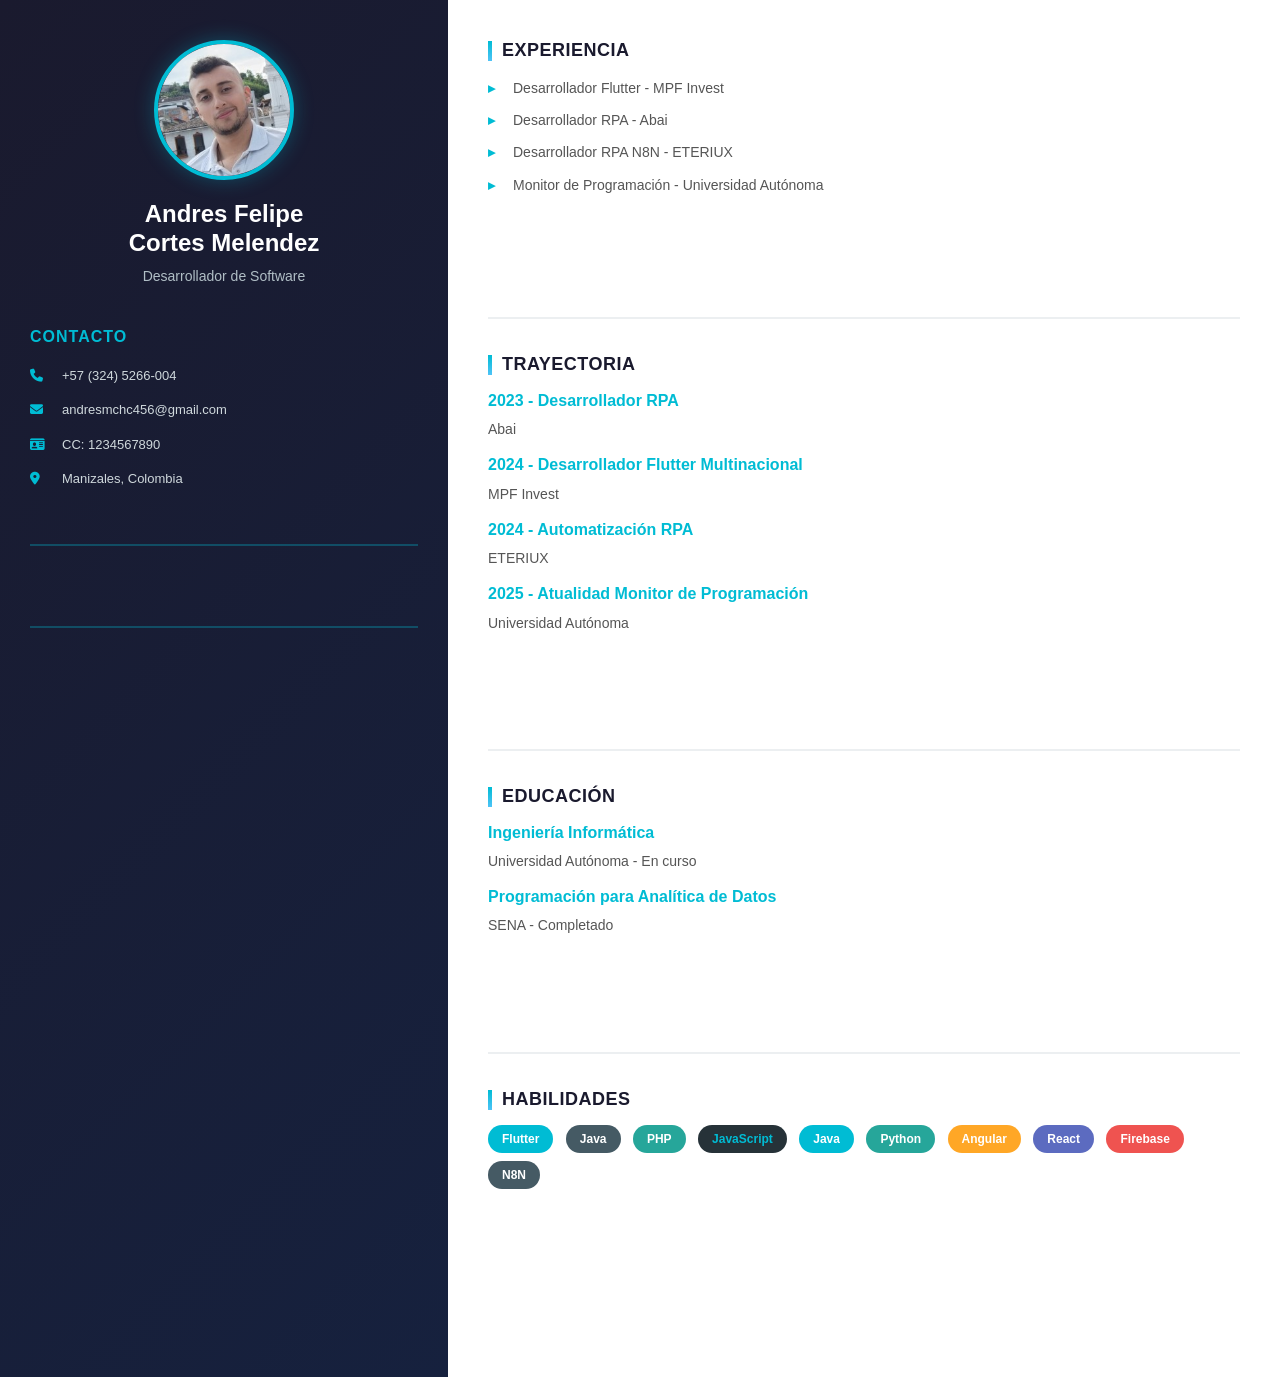
==== index.html @ b4bfabbc "first commit" ====
<!DOCTYPE html>
<html lang="es">
<head>
    <meta charset="UTF-8">
    <meta name="viewport" content="width=device-width, initial-scale=1.0">
    <title>Andres Felipe Cortes - Desarrollador de Software</title>

    <!-- Bootstrap -->
    <link href="https://cdn.jsdelivr.net/npm/bootstrap@5.3.3/dist/css/bootstrap.min.css" rel="stylesheet">
    <!-- Font Awesome para iconos -->
    <link rel="stylesheet" href="https://cdnjs.cloudflare.com/ajax/libs/font-awesome/6.4.0/css/all.min.css">
    <!-- CSS -->
    <link href="css/style.css" rel="stylesheet">

</head>
<body>
    <div class="cv-container">
        <!-- Panel Izquierdo (Dark) -->
        <div class="cv-sidebar">
            <div id="perfil"></div>
            <div id="contacto" class="contact-section"></div>
        </div>
        
        <!-- Panel Derecho (Contenido) -->
        <div class="cv-content">
            <div id="experiencia" class="section"></div>
            <div id="trayectoria" class="section"></div>
            <div id="educacion" class="section"></div>
            <div id="habilidades" class="section"></div>
        </div>
    </div>

    <!-- JS -->
    <script src="js/loader.js"></script>
    <script src="js/main.js"></script>
</body>
</html>
---- css/style.css ----
* {
    margin: 0;
    padding: 0;
    box-sizing: border-box;
}

body {
    background-color: #f5f6fa;
    font-family: 'Segoe UI', Tahoma, Geneva, Verdana, sans-serif;
    color: #333;
}

/* Layout Principal */
.cv-container {
    display: grid;
    grid-template-columns: 35% 65%;
    min-height: 100vh;
}

/* Sidebar Izquierdo (Dark) */
.cv-sidebar {
    background: linear-gradient(135deg, #1a1a2e 0%, #16213e 100%);
    color: white;
    padding: 40px 30px;
    box-shadow: 2px 0 15px rgba(0, 0, 0, 0.3);
    overflow-y: auto;
}

/* Panel Derecho (Contenido) */
.cv-content {
    background-color: #ffffff;
    padding: 40px;
    overflow-y: auto;
}

/* ============ PERFIL ============ */
.perfil-card {
    text-align: center;
    margin-bottom: 40px;
}

.perfil-card img {
    width: 140px;
    height: 140px;
    border-radius: 50%;
    border: 4px solid #00BCD4;
    object-fit: cover;
    margin-bottom: 20px;
    box-shadow: 0 0 20px rgba(0, 188, 212, 0.3);
}

.perfil-card h2 {
    font-size: 24px;
    font-weight: 700;
    margin-bottom: 8px;
    color: white;
}

.perfil-card p {
    font-size: 14px;
    color: #b0bec5;
    margin: 5px 0;
}

/* ============ CONTACTO ============ */
.contact-section {
    margin-bottom: 40px;
    padding-bottom: 40px;
    border-bottom: 2px solid rgba(0, 188, 212, 0.3);
}

.contact-title {
    font-size: 16px;
    font-weight: 700;
    color: #00BCD4;
    margin-bottom: 20px;
    text-transform: uppercase;
    letter-spacing: 1px;
}

.contact-item {
    display: flex;
    align-items: flex-start;
    margin-bottom: 15px;
    font-size: 13px;
    color: #cfd8dc;
}

.contact-item i {
    width: 20px;
    color: #00BCD4;
    margin-right: 12px;
    flex-shrink: 0;
    margin-top: 3px;
}

.contact-item .contact-text {
    word-break: break-word;
}

/* ============ REFERENCIAS ============ */
.referencias-section {
    margin-top: 0;
}

.ref-title {
    font-size: 16px;
    font-weight: 700;
    color: #00BCD4;
    margin-bottom: 20px;
    text-transform: uppercase;
    letter-spacing: 1px;
}

.ref-group {
    margin-bottom: 25px;
}

.ref-company {
    font-size: 14px;
    font-weight: 600;
    color: white;
    margin-bottom: 8px;
}

.ref-person {
    font-size: 12px;
    color: #b0bec5;
    margin-bottom: 4px;
}

.ref-phone {
    font-size: 12px;
    color: #90caf9;
}

/* ============ SECCIONES DE CONTENIDO ============ */
.section {
    margin-bottom: 35px;
    padding-bottom: 35px;
    border-bottom: 2px solid #eceff1;
}

.section:last-child {
    border-bottom: none;
}

.section h3 {
    font-size: 18px;
    font-weight: 700;
    color: #1a1a2e;
    margin-bottom: 15px;
    text-transform: uppercase;
    letter-spacing: 0.5px;
    display: flex;
    align-items: center;
}

.section h3:before {
    content: '';
    display: inline-block;
    width: 4px;
    height: 20px;
    background: linear-gradient(to bottom, #00BCD4, #4FC3F7);
    margin-right: 10px;
}

.section h4 {
    font-size: 16px;
    font-weight: 600;
    color: #00BCD4;
    margin-top: 15px;
    margin-bottom: 8px;
}

.section p {
    font-size: 14px;
    color: #555;
    line-height: 1.6;
    margin-bottom: 10px;
}

.section ul {
    list-style: none;
    padding-left: 0;
}

.section ul li {
    font-size: 14px;
    color: #555;
    margin-bottom: 10px;
    padding-left: 25px;
    position: relative;
    line-height: 1.6;
}

.section ul li:before {
    content: '▸';
    position: absolute;
    left: 0;
    color: #00BCD4;
    font-weight: bold;
}

/* ============ BADGES (Habilidades) ============ */
.badge {
    padding: 8px 14px;
    border-radius: 20px;
    font-size: 12px;
    font-weight: 600;
    margin-right: 8px;
    margin-bottom: 8px;
    display: inline-block;
}

.badge-primary {
    background-color: #00BCD4;
    color: white;
}

.badge-secondary {
    background-color: #455a64;
    color: white;
}

.badge-success {
    background-color: #26a69a;
    color: white;
}

.badge-dark {
    background-color: #263238;
    color: #00BCD4;
}

.badge-warning {
    background-color: #ffa726;
    color: white;
}

.badge-info {
    background-color: #5c6bc0;
    color: white;
}

.badge-danger {
    background-color: #ef5350;
    color: white;
}

/* ============ RESPONSIVE ============ */
@media (max-width: 1024px) {
    .cv-container {
        grid-template-columns: 40% 60%;
    }
    
    .cv-sidebar {
        padding: 30px 20px;
    }
    
    .cv-content {
        padding: 30px;
    }
}

@media (max-width: 768px) {
    .cv-container {
        grid-template-columns: 1fr;
    }
    
    .cv-sidebar {
        min-height: auto;
        padding: 30px 20px;
        box-shadow: none;
        border-bottom: 3px solid #00BCD4;
    }
    
    .cv-content {
        padding: 20px;
    }
}

/* Scrollbar personalizada */
.cv-sidebar::-webkit-scrollbar,
.cv-content::-webkit-scrollbar {
    width: 8px;
}

.cv-sidebar::-webkit-scrollbar-track {
    background: rgba(255, 255, 255, 0.1);
}

.cv-sidebar::-webkit-scrollbar-thumb {
    background: #00BCD4;
    border-radius: 4px;
}

.cv-sidebar::-webkit-scrollbar-thumb:hover {
    background: #4FC3F7;
}

.cv-content::-webkit-scrollbar-track {
    background: #f5f6fa;
}

.cv-content::-webkit-scrollbar-thumb {
    background: #00BCD4;
    border-radius: 4px;
}

.cv-content::-webkit-scrollbar-thumb:hover {
    background: #4FC3F7;
}
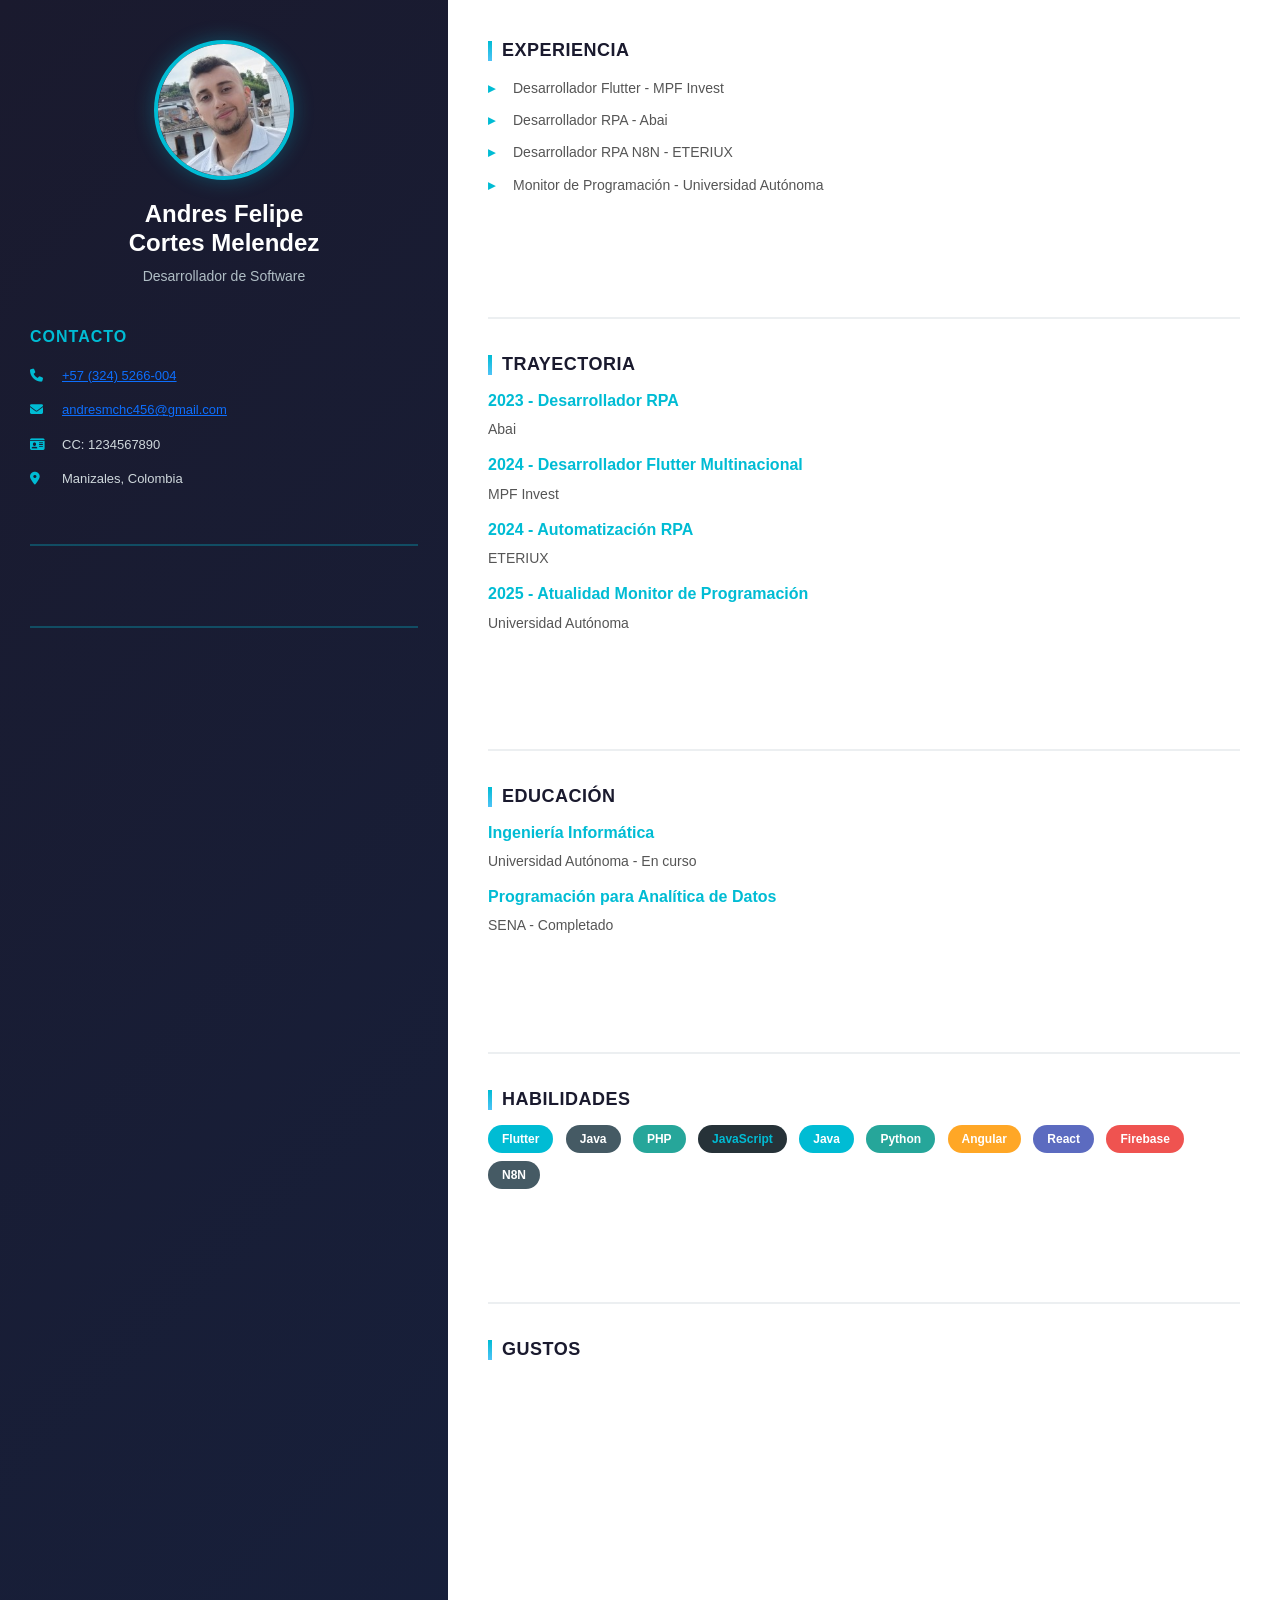
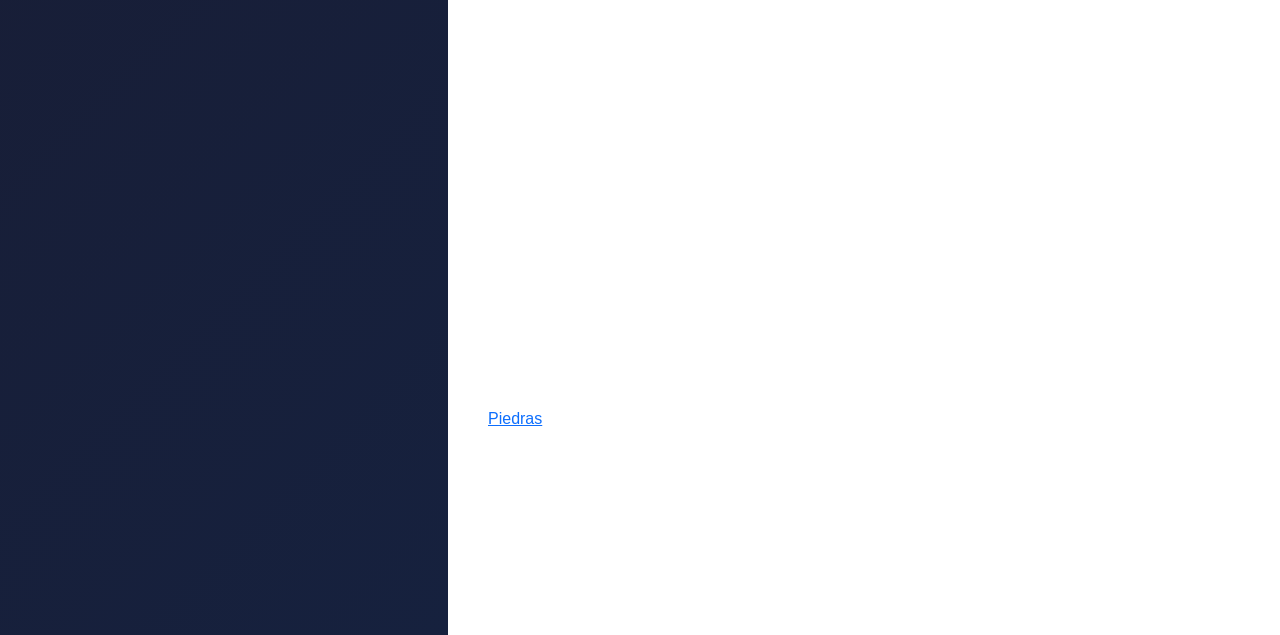
==== commit 2e10cada: "feat: se agrego la seccion de gustos" ====
--- a/index.html
+++ b/index.html
@@ -27,6 +27,7 @@
             <div id="trayectoria" class="section"></div>
             <div id="educacion" class="section"></div>
             <div id="habilidades" class="section"></div>
+            <div id="gustos" class="section"></div>
         </div>
     </div>
 
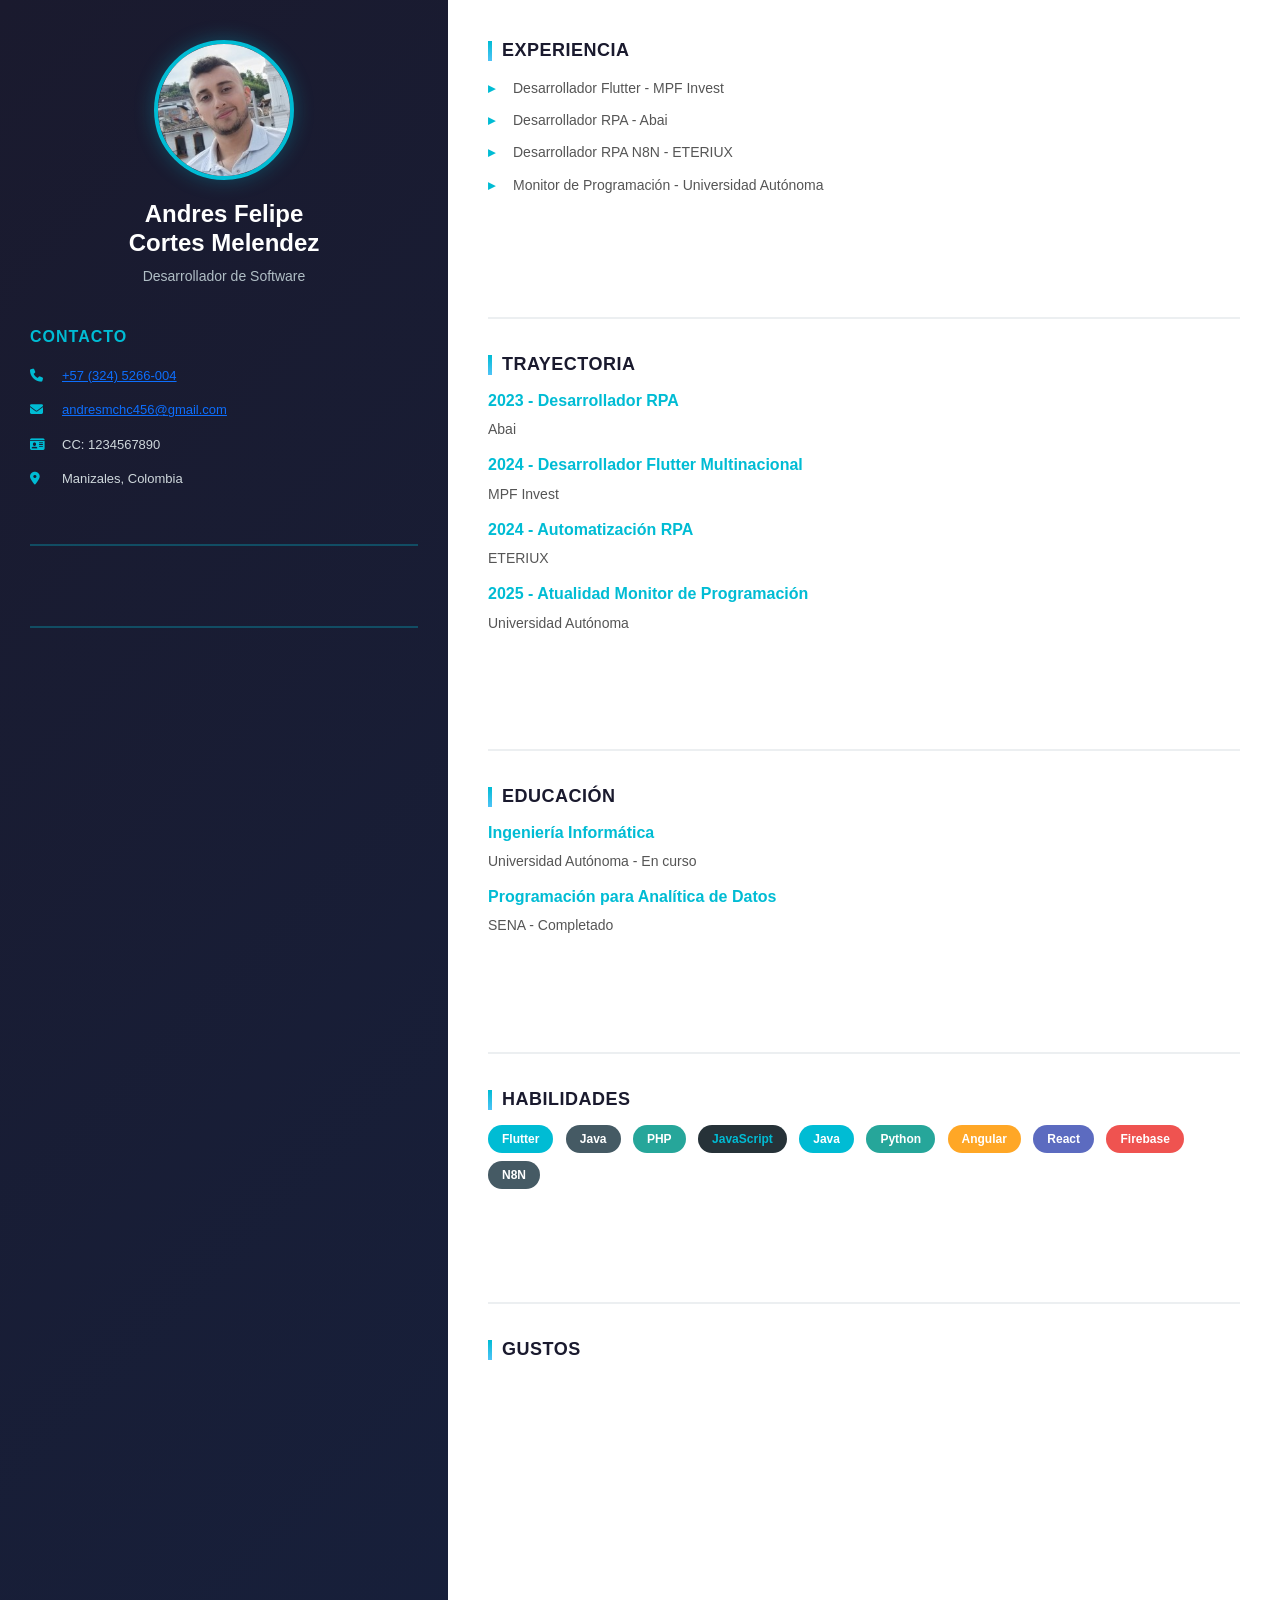
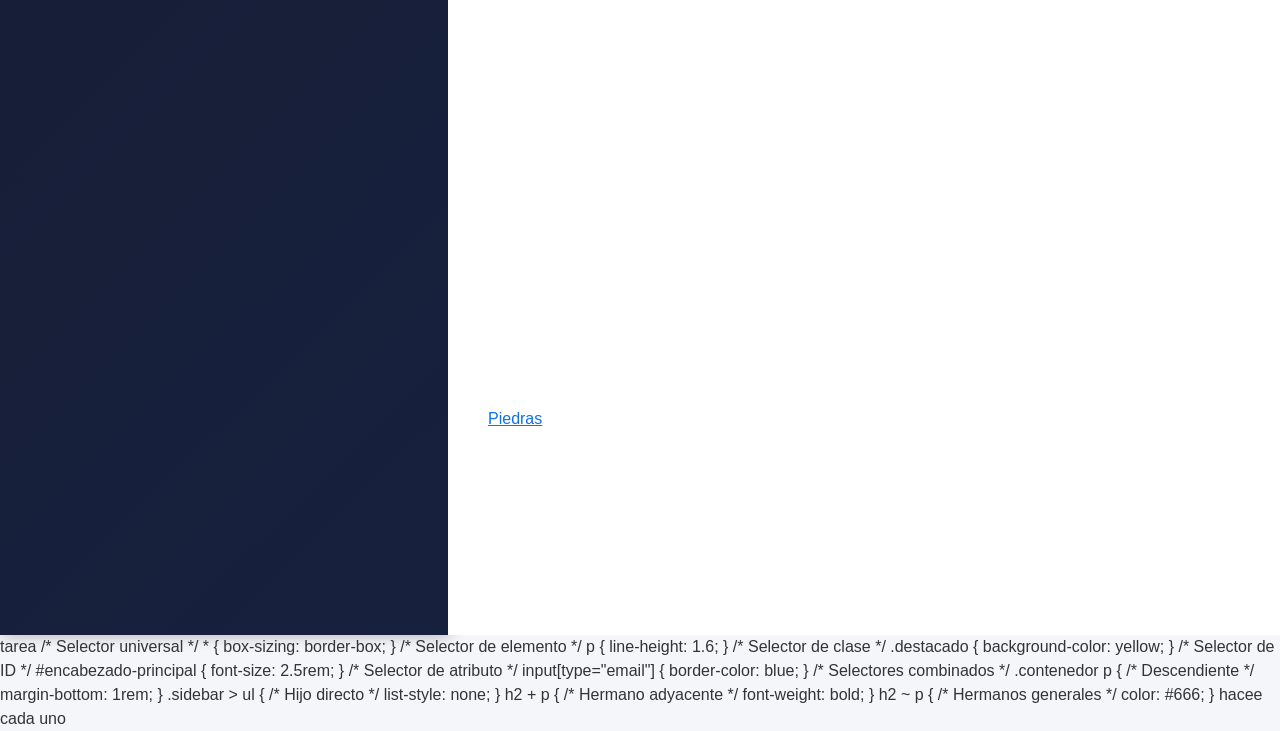
==== commit 5d5bf043: "feat: tarea" ====
--- a/index.html
+++ b/index.html
@@ -35,4 +35,49 @@
     <script src="js/loader.js"></script>
     <script src="js/main.js"></script>
 </body>
-</html>+</html>
+
+
+tarea
+
+/* Selector universal */
+* {
+    box-sizing: border-box;
+}
+
+/* Selector de elemento */
+p {
+    line-height: 1.6;
+}
+
+/* Selector de clase */
+.destacado {
+    background-color: yellow;
+}
+
+/* Selector de ID */
+#encabezado-principal {
+    font-size: 2.5rem;
+}
+
+/* Selector de atributo */
+input[type="email"] {
+    border-color: blue;
+}
+
+/* Selectores combinados */
+.contenedor p {           /* Descendiente */
+    margin-bottom: 1rem;
+}
+
+.sidebar > ul {           /* Hijo directo */
+    list-style: none;
+}
+
+h2 + p {                  /* Hermano adyacente */
+    font-weight: bold;
+}
+
+h2 ~ p {                  /* Hermanos generales */
+    color: #666;
+} hacee cada uno
--- a/css/style.css
+++ b/css/style.css
@@ -248,66 +248,3 @@
     color: white;
 }
 
-/* ============ RESPONSIVE ============ */
-@media (max-width: 1024px) {
-    .cv-container {
-        grid-template-columns: 40% 60%;
-    }
-    
-    .cv-sidebar {
-        padding: 30px 20px;
-    }
-    
-    .cv-content {
-        padding: 30px;
-    }
-}
-
-@media (max-width: 768px) {
-    .cv-container {
-        grid-template-columns: 1fr;
-    }
-    
-    .cv-sidebar {
-        min-height: auto;
-        padding: 30px 20px;
-        box-shadow: none;
-        border-bottom: 3px solid #00BCD4;
-    }
-    
-    .cv-content {
-        padding: 20px;
-    }
-}
-
-/* Scrollbar personalizada */
-.cv-sidebar::-webkit-scrollbar,
-.cv-content::-webkit-scrollbar {
-    width: 8px;
-}
-
-.cv-sidebar::-webkit-scrollbar-track {
-    background: rgba(255, 255, 255, 0.1);
-}
-
-.cv-sidebar::-webkit-scrollbar-thumb {
-    background: #00BCD4;
-    border-radius: 4px;
-}
-
-.cv-sidebar::-webkit-scrollbar-thumb:hover {
-    background: #4FC3F7;
-}
-
-.cv-content::-webkit-scrollbar-track {
-    background: #f5f6fa;
-}
-
-.cv-content::-webkit-scrollbar-thumb {
-    background: #00BCD4;
-    border-radius: 4px;
-}
-
-.cv-content::-webkit-scrollbar-thumb:hover {
-    background: #4FC3F7;
-}
